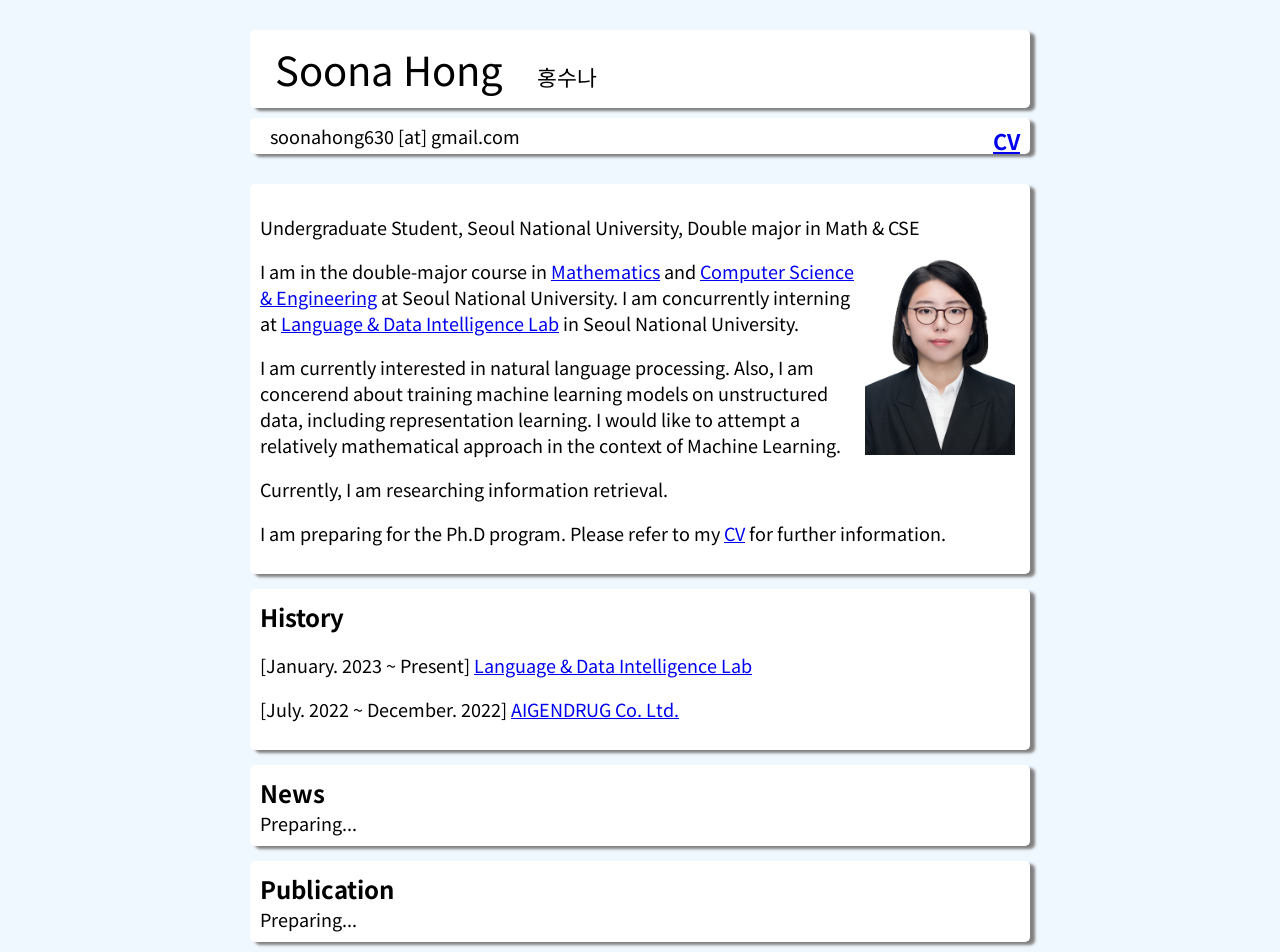
==== index.html @ d46c1b6c "Change CV pdf" ====
<!DOCTYPE html>
<html lang="en">
<head>
    <meta charset="UTF-8">
    <title>Soona Hong</title>
    <link href="style.css" rel="stylesheet" type="text/css" />
    <link rel="preconnect" href="https://fonts.googleapis.com">
    <link rel="preconnect" href="https://fonts.gstatic.com" crossorigin>
    <link href="https://fonts.googleapis.com/css2?family=Noto+Sans+KR&display=swap" rel="stylesheet"> 
</head>
<body>
    <div id="mainBody">
        <div id="Name">
            <span id="engName">Soona Hong</span>
            <span id="korName"">홍수나</span>
        </div>
        <div id="email">soonahong630 [at] gmail.com <a href="cv.pdf" id="cvButton" download>CV</a></div>
        
        <div id="description">
            <div id="summery">
                Undergraduate Student, Seoul National University, Double major in Math & CSE
            </div>
            <img src="profile_image.jpg" id="profileImage" />
            <p>
                I am in the double-major course in <a href="http://www.math.snu.ac.kr">Mathematics</a> 
                and <a href="https://cse.snu.ac.kr">Computer Science & Engineering</a> at Seoul National University. 
                I am concurrently interning at 
                <a href="https://seungwonh.github.io/ldi.html">Language & Data Intelligence Lab</a> in Seoul National University.
            </p>
            <p>
                I am currently interested in natural language processing.
                Also, I am concerend about training machine learning models on unstructured data, including representation learning. 
                I would like to attempt a relatively mathematical approach in the context of Machine Learning.
            </p>
            <p>
                Currently, I am researching information retrieval. 
            </p>

            <p>
                I am preparing for the Ph.D program. Please refer to my <a href="cv.pdf" download>CV</a> for further information. 
            </p>
        </div>
        <div class="container" id="historyContainer">
            <div class="headText" id="historyText">History</div>
            <p>
                [January. 2023 ~ Present] <a href="https://seungwonh.github.io/ldi.html">Language & Data Intelligence Lab</a>

            </p>
            <p>
                [July. 2022 ~ December. 2022] <a href="https://www.aigendrug.com/">AIGENDRUG Co. Ltd.</a>
            </p>
        </div>
        <div class="container" id="newsContainer">
            <div class="headText" id="newsText">News</div>
            Preparing...
        </div>
        <div class="container" id="publicationContainer">
            <div class="headText" id="publicationText">Publication</div>
            Preparing...
        </div>
    </div>
</body>
</html>
---- style.css ----
#mainBody {
    width:100%;
    padding: 10px;
    box-sizing: border-box;
    font-size: large;
    font-family: 'Noto Sans KR', sans-serif;
}
@media screen and (min-width: 800px) {
    #mainBody {
        width: 800px;
    }
}

body {
    display: flex;
    flex-direction: column;
    align-items: center;
    margin: 0px;
    padding: 0px;
    border: 0px;
    background-color: aliceblue;
}

#korName {
    font-size: larger;
}

#engName {
    font-size: 40px;
}

#Name>span {
    margin: 15px;
}

#Name {
    margin-top: 20px;
    background-color: white;
    border-radius: 5px;
    box-shadow: 5px 3px 3px gray;
    border-bottom: 30px;
    box-sizing: border-box;
    padding: 10px;
}

#description {
    background-color: white;
    border-radius: 5px;
    box-shadow: 5px 3px 3px gray;
    border-bottom: 30px;
    box-sizing: border-box;
    padding: 10px;
    margin-top: 30px;
}

#summery {
    margin-top: 20px;
}

#email {
    background-color: white;
    border-radius: 5px;
    padding: 5px;
    padding-left: 20px;
    margin-top: 10px;
    box-shadow: 5px 3px 3px gray;
}

#profileImage {
    width:150px;
    float: right;
    margin: 5px;
}

.headText {
    font-size: x-large;
    font-weight: bold;
}

.container {
    margin-top: 15px;
    background-color: white;
    border-radius: 5px;
    box-shadow: 5px 3px 3px gray;
    box-sizing: border-box;
    padding: 10px;
}

#cvButton {
    float: right;
    margin: 2px;
    margin-right: 5px;
    font-size: larger;
    font-weight: bold;
    margin-bottom: 5px;
}
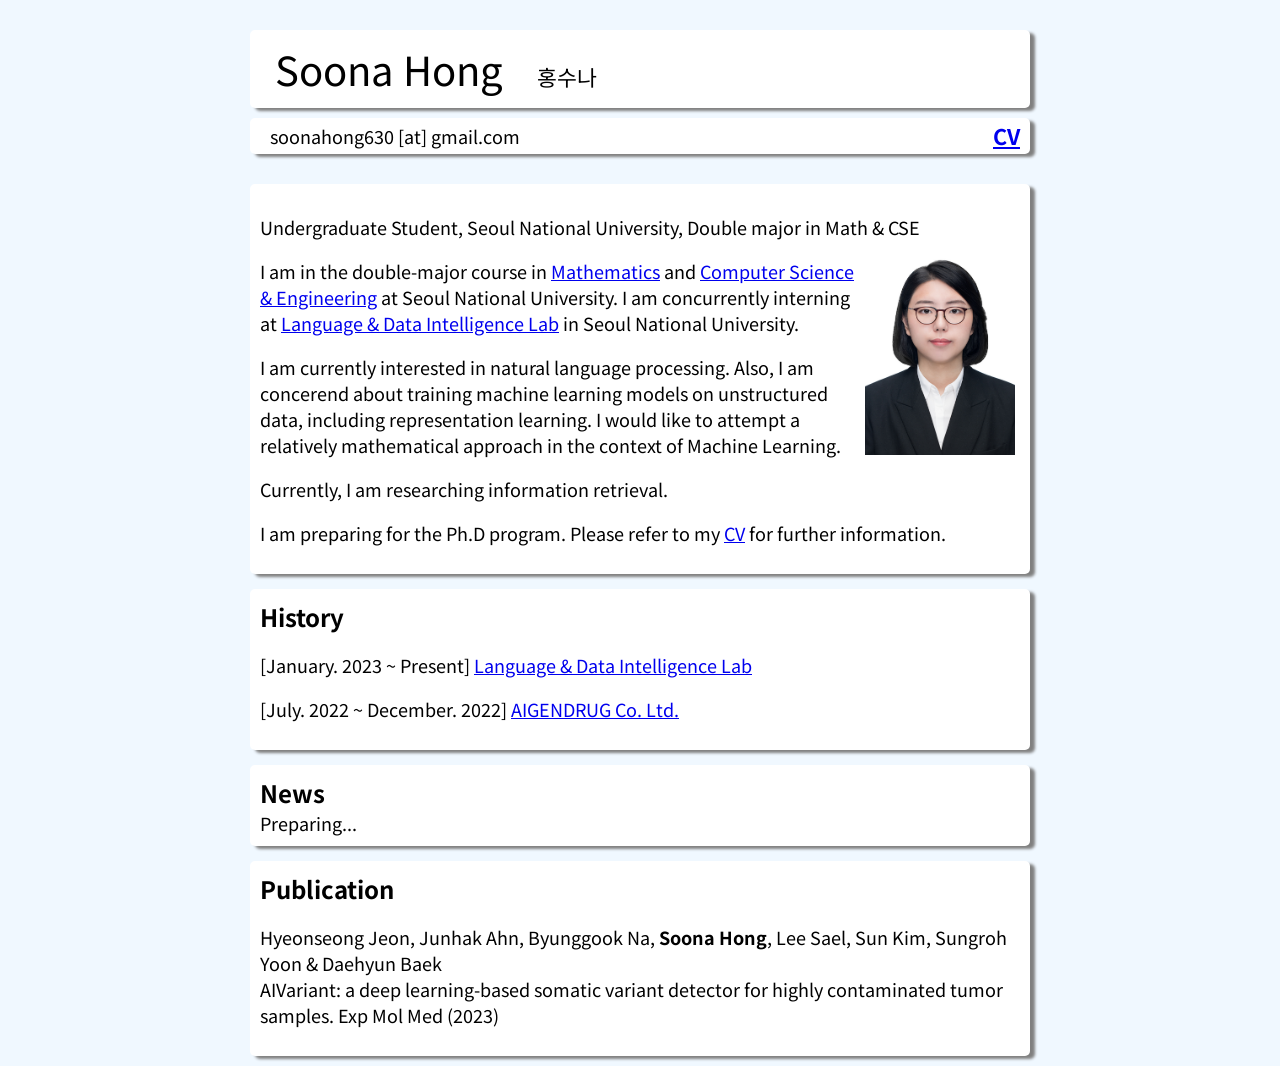
==== commit 54ae7494: "update publication" ====
--- a/index.html
+++ b/index.html
@@ -56,7 +56,10 @@
         </div>
         <div class="container" id="publicationContainer">
             <div class="headText" id="publicationText">Publication</div>
-            Preparing...
+            <p>
+                Hyeonseong Jeon, Junhak Ahn, Byunggook Na, <strong>Soona Hong</strong>, Lee Sael, Sun Kim, Sungroh Yoon & Daehyun Baek </br>
+                AIVariant: a deep learning-based somatic variant detector for highly contaminated tumor samples. Exp Mol Med (2023)
+            </p>
         </div>
     </div>
 </body>
--- a/style.css
+++ b/style.css
@@ -92,5 +92,6 @@
     margin-right: 5px;
     font-size: larger;
     font-weight: bold;
-    margin-bottom: 5px;
+    margin-bottom: 10px;
+    margin-top: -3px;
 }
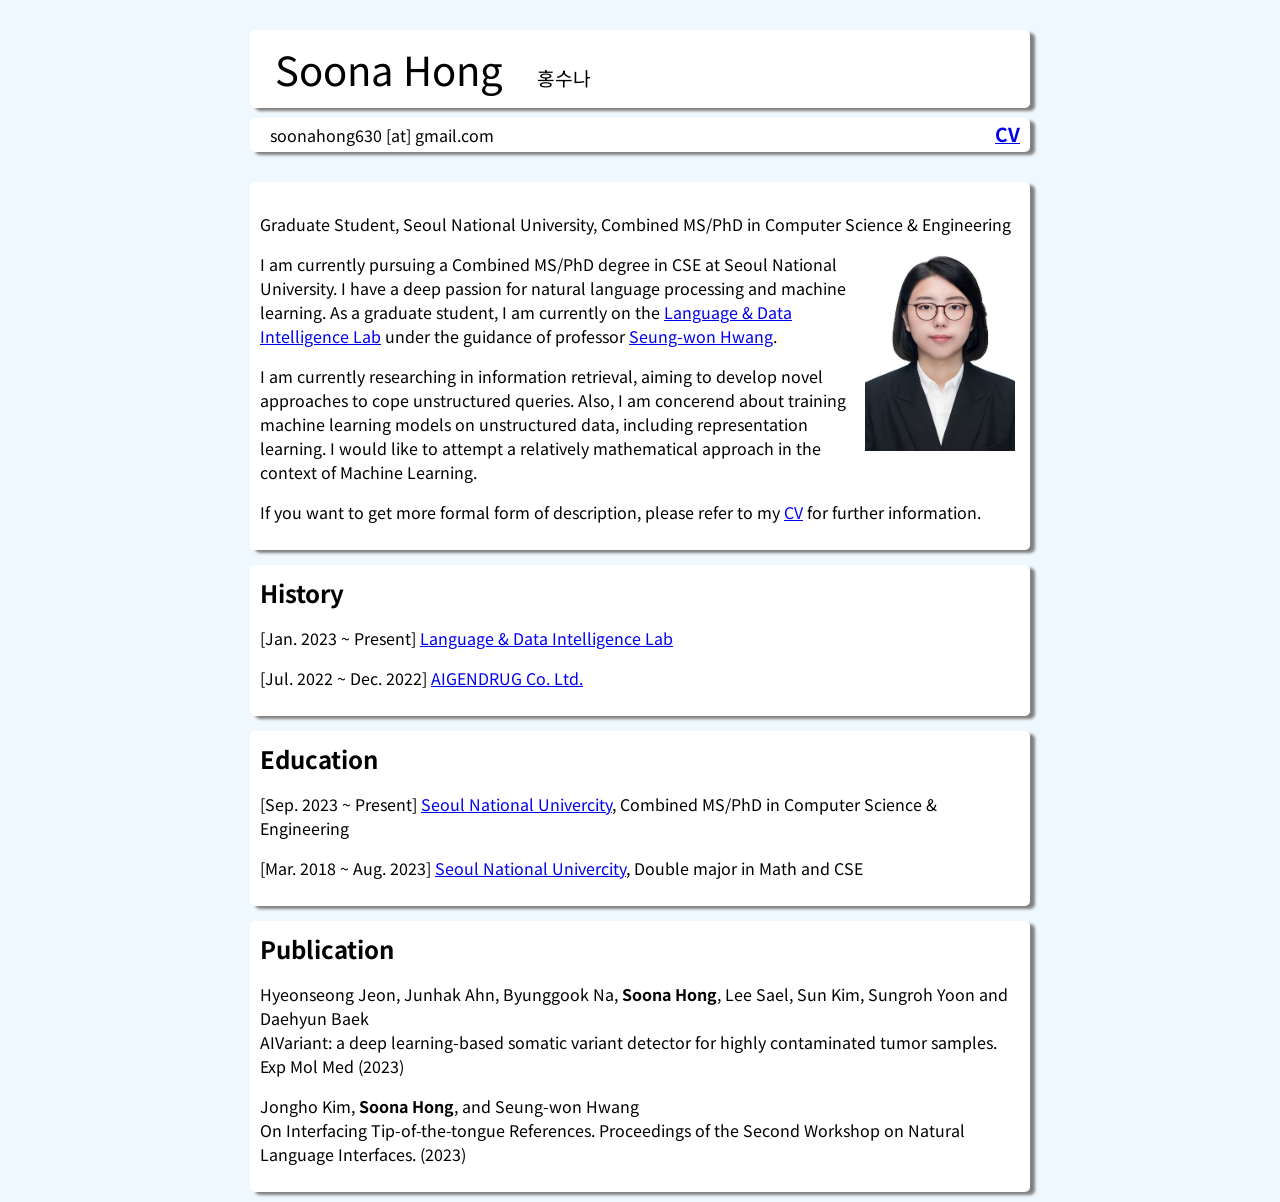
==== commit dc4f0354: "change introduction" ====
--- a/index.html
+++ b/index.html
@@ -14,51 +14,55 @@
             <span id="engName">Soona Hong</span>
             <span id="korName"">홍수나</span>
         </div>
-        <div id="email">soonahong630 [at] gmail.com <a href="cv.pdf" id="cvButton" download>CV</a></div>
+        <div id="email">soonahong630 [at] gmail.com <a href="cv.pdf" id="cvButton" download>CV</a> </div>
         
         <div id="description">
             <div id="summery">
-                Undergraduate Student, Seoul National University, Double major in Math & CSE
+                Graduate Student, Seoul National University, Combined MS/PhD in Computer Science & Engineering
             </div>
             <img src="profile_image.jpg" id="profileImage" />
             <p>
-                I am in the double-major course in <a href="http://www.math.snu.ac.kr">Mathematics</a> 
-                and <a href="https://cse.snu.ac.kr">Computer Science & Engineering</a> at Seoul National University. 
-                I am concurrently interning at 
-                <a href="https://seungwonh.github.io/ldi.html">Language & Data Intelligence Lab</a> in Seoul National University.
+                I am currently pursuing a Combined MS/PhD degree in CSE at Seoul National University. 
+                I have a deep passion for natural language processing and machine learning.
+                As a graduate student, I am currently on the <a href="https://seungwonh.github.io/ldi.html">Language & Data Intelligence Lab</a> under the guidance of professor <a href="https://seungwonh.github.io/">Seung-won Hwang</a>.
             </p>
             <p>
-                I am currently interested in natural language processing.
+                I am currently researching in information retrieval, aiming to develop novel approaches to cope unstructured queries.
                 Also, I am concerend about training machine learning models on unstructured data, including representation learning. 
                 I would like to attempt a relatively mathematical approach in the context of Machine Learning.
             </p>
             <p>
-                Currently, I am researching information retrieval. 
-            </p>
-
-            <p>
-                I am preparing for the Ph.D program. Please refer to my <a href="cv.pdf" download>CV</a> for further information. 
+                If you want to get more formal form of description, please refer to my <a href="cv.pdf" download>CV</a> for further information. 
             </p>
         </div>
         <div class="container" id="historyContainer">
             <div class="headText" id="historyText">History</div>
             <p>
-                [January. 2023 ~ Present] <a href="https://seungwonh.github.io/ldi.html">Language & Data Intelligence Lab</a>
+                [Jan. 2023 ~ Present] <a href="https://seungwonh.github.io/ldi.html">Language & Data Intelligence Lab</a>
 
             </p>
             <p>
-                [July. 2022 ~ December. 2022] <a href="https://www.aigendrug.com/">AIGENDRUG Co. Ltd.</a>
+                [Jul. 2022 ~ Dec. 2022] <a href="https://www.aigendrug.com/">AIGENDRUG Co. Ltd.</a>
             </p>
         </div>
-        <div class="container" id="newsContainer">
-            <div class="headText" id="newsText">News</div>
-            Preparing...
+        <div class="container" id="educationContainer">
+            <div class="headText" id="educationText">Education</div>
+            <p>
+                [Sep. 2023 ~ Present] <a href="https://www.snu.ac.kr/">Seoul National Univercity</a>, Combined MS/PhD in Computer Science & Engineering
+            </p>
+            <p>
+                [Mar. 2018 ~ Aug. 2023] <a href="https://www.snu.ac.kr/">Seoul National Univercity</a>, Double major in Math and CSE
+            </p>
         </div>
         <div class="container" id="publicationContainer">
             <div class="headText" id="publicationText">Publication</div>
             <p>
-                Hyeonseong Jeon, Junhak Ahn, Byunggook Na, <strong>Soona Hong</strong>, Lee Sael, Sun Kim, Sungroh Yoon & Daehyun Baek </br>
+                Hyeonseong Jeon, Junhak Ahn, Byunggook Na, <strong>Soona Hong</strong>, Lee Sael, Sun Kim, Sungroh Yoon and Daehyun Baek </br>
                 AIVariant: a deep learning-based somatic variant detector for highly contaminated tumor samples. Exp Mol Med (2023)
+            </p>
+            <p>
+                Jongho Kim, <strong>Soona Hong</strong>, and Seung-won Hwang </br>
+                On Interfacing Tip-of-the-tongue References. Proceedings of the Second Workshop on Natural Language Interfaces. (2023)
             </p>
         </div>
     </div>
--- a/style.css
+++ b/style.css
@@ -2,7 +2,7 @@
     width:100%;
     padding: 10px;
     box-sizing: border-box;
-    font-size: large;
+    font-size: medium;
     font-family: 'Noto Sans KR', sans-serif;
 }
 @media screen and (min-width: 800px) {
@@ -95,3 +95,7 @@
     margin-bottom: 10px;
     margin-top: -3px;
 }
+
+p {
+
+}
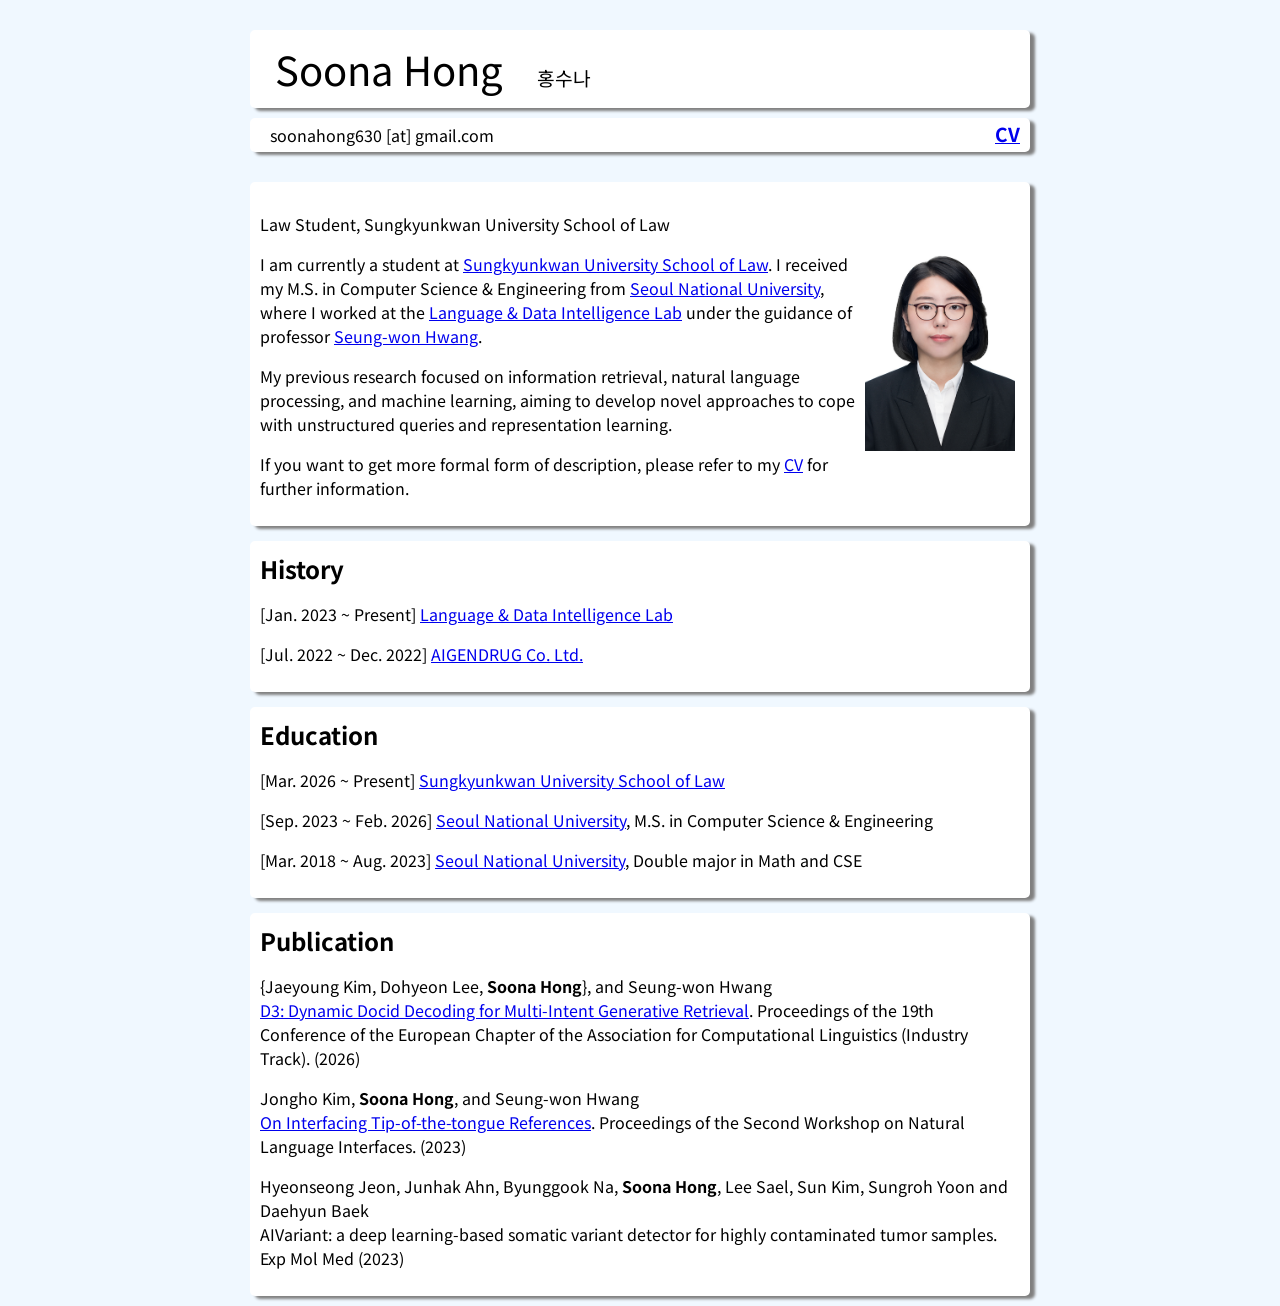
==== commit 212c548d: "Update profile: SKKU Law School, new publications, CV source - Update index.html with SKKU Law Schoo" ====
--- a/index.html
+++ b/index.html
@@ -12,27 +12,25 @@
     <div id="mainBody">
         <div id="Name">
             <span id="engName">Soona Hong</span>
-            <span id="korName"">홍수나</span>
+            <span id="korName">홍수나</span>
         </div>
         <div id="email">soonahong630 [at] gmail.com <a href="cv.pdf" id="cvButton" download>CV</a> </div>
         
         <div id="description">
             <div id="summery">
-                Graduate Student, Seoul National University, Combined MS/PhD in Computer Science & Engineering
+                Law Student, Sungkyunkwan University School of Law
             </div>
             <img src="profile_image.jpg" id="profileImage" />
             <p>
-                I am currently pursuing a Combined MS/PhD degree in CSE at Seoul National University. 
-                I have a deep passion for natural language processing and machine learning.
-                As a graduate student, I am currently on the <a href="https://seungwonh.github.io/ldi.html">Language & Data Intelligence Lab</a> under the guidance of professor <a href="https://seungwonh.github.io/">Seung-won Hwang</a>.
+                I am currently a student at <a href="https://law.skku.edu/">Sungkyunkwan University School of Law</a>.
+                I received my M.S. in Computer Science & Engineering from <a href="https://www.snu.ac.kr/">Seoul National University</a>, where I worked at the <a href="https://seungwonh.github.io/ldi.html">Language & Data Intelligence Lab</a> under the guidance of professor <a href="https://seungwonh.github.io/">Seung-won Hwang</a>.
             </p>
             <p>
-                I am currently researching in information retrieval, aiming to develop novel approaches to cope unstructured queries.
-                Also, I am concerend about training machine learning models on unstructured data, including representation learning. 
-                I would like to attempt a relatively mathematical approach in the context of Machine Learning.
+                My previous research focused on information retrieval, natural language processing, and machine learning,
+                aiming to develop novel approaches to cope with unstructured queries and representation learning.
             </p>
             <p>
-                If you want to get more formal form of description, please refer to my <a href="cv.pdf" download>CV</a> for further information. 
+                If you want to get more formal form of description, please refer to my <a href="cv.pdf" download>CV</a> for further information.
             </p>
         </div>
         <div class="container" id="historyContainer">
@@ -48,21 +46,28 @@
         <div class="container" id="educationContainer">
             <div class="headText" id="educationText">Education</div>
             <p>
-                [Sep. 2023 ~ Present] <a href="https://www.snu.ac.kr/">Seoul National Univercity</a>, Combined MS/PhD in Computer Science & Engineering
+                [Mar. 2026 ~ Present] <a href="https://sls.skku.edu/">Sungkyunkwan University School of Law</a>
             </p>
             <p>
-                [Mar. 2018 ~ Aug. 2023] <a href="https://www.snu.ac.kr/">Seoul National Univercity</a>, Double major in Math and CSE
+                [Sep. 2023 ~ Feb. 2026] <a href="https://www.snu.ac.kr/">Seoul National University</a>, M.S. in Computer Science & Engineering
+            </p>
+            <p>
+                [Mar. 2018 ~ Aug. 2023] <a href="https://www.snu.ac.kr/">Seoul National University</a>, Double major in Math and CSE
             </p>
         </div>
         <div class="container" id="publicationContainer">
             <div class="headText" id="publicationText">Publication</div>
             <p>
-                Hyeonseong Jeon, Junhak Ahn, Byunggook Na, <strong>Soona Hong</strong>, Lee Sael, Sun Kim, Sungroh Yoon and Daehyun Baek </br>
-                AIVariant: a deep learning-based somatic variant detector for highly contaminated tumor samples. Exp Mol Med (2023)
+                {Jaeyoung Kim, Dohyeon Lee, <strong>Soona Hong</strong>}, and Seung-won Hwang </br>
+                <a href="https://aclanthology.org/2026.eacl-industry.58/">D3: Dynamic Docid Decoding for Multi-Intent Generative Retrieval</a>. Proceedings of the 19th Conference of the European Chapter of the Association for Computational Linguistics (Industry Track). (2026)
             </p>
             <p>
                 Jongho Kim, <strong>Soona Hong</strong>, and Seung-won Hwang </br>
-                On Interfacing Tip-of-the-tongue References. Proceedings of the Second Workshop on Natural Language Interfaces. (2023)
+                <a href="https://aclanthology.org/2023.nlint-1.3/">On Interfacing Tip-of-the-tongue References</a>. Proceedings of the Second Workshop on Natural Language Interfaces. (2023)
+            </p>
+            <p>
+                Hyeonseong Jeon, Junhak Ahn, Byunggook Na, <strong>Soona Hong</strong>, Lee Sael, Sun Kim, Sungroh Yoon and Daehyun Baek </br>
+                AIVariant: a deep learning-based somatic variant detector for highly contaminated tumor samples. Exp Mol Med (2023)
             </p>
         </div>
     </div>
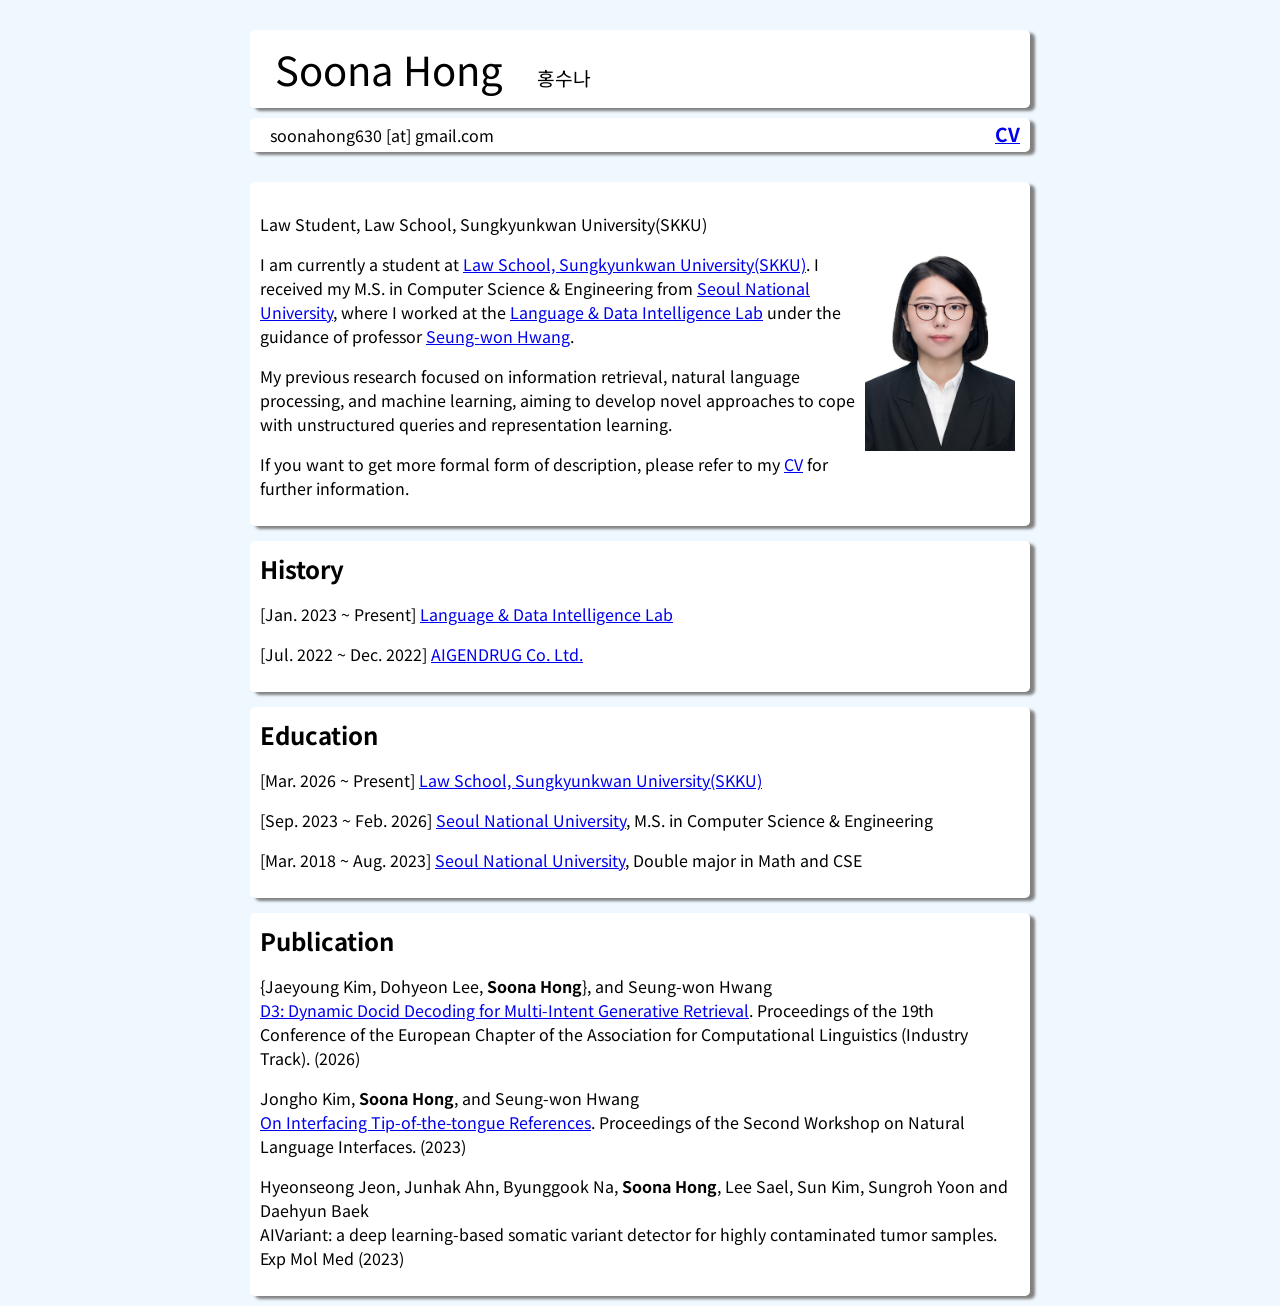
==== commit 5fc37897: "Rename to Law School, Sungkyunkwan University(SKKU) Co-Authored-By: Claude Opus 4.6 <noreply@anthrop" ====
--- a/index.html
+++ b/index.html
@@ -18,11 +18,11 @@
         
         <div id="description">
             <div id="summery">
-                Law Student, Sungkyunkwan University School of Law
+                Law Student, Law School, Sungkyunkwan University(SKKU)
             </div>
             <img src="profile_image.jpg" id="profileImage" />
             <p>
-                I am currently a student at <a href="https://law.skku.edu/">Sungkyunkwan University School of Law</a>.
+                I am currently a student at <a href="https://law.skku.edu/">Law School, Sungkyunkwan University(SKKU)</a>.
                 I received my M.S. in Computer Science & Engineering from <a href="https://www.snu.ac.kr/">Seoul National University</a>, where I worked at the <a href="https://seungwonh.github.io/ldi.html">Language & Data Intelligence Lab</a> under the guidance of professor <a href="https://seungwonh.github.io/">Seung-won Hwang</a>.
             </p>
             <p>
@@ -46,7 +46,7 @@
         <div class="container" id="educationContainer">
             <div class="headText" id="educationText">Education</div>
             <p>
-                [Mar. 2026 ~ Present] <a href="https://sls.skku.edu/">Sungkyunkwan University School of Law</a>
+                [Mar. 2026 ~ Present] <a href="https://sls.skku.edu/">Law School, Sungkyunkwan University(SKKU)</a>
             </p>
             <p>
                 [Sep. 2023 ~ Feb. 2026] <a href="https://www.snu.ac.kr/">Seoul National University</a>, M.S. in Computer Science & Engineering
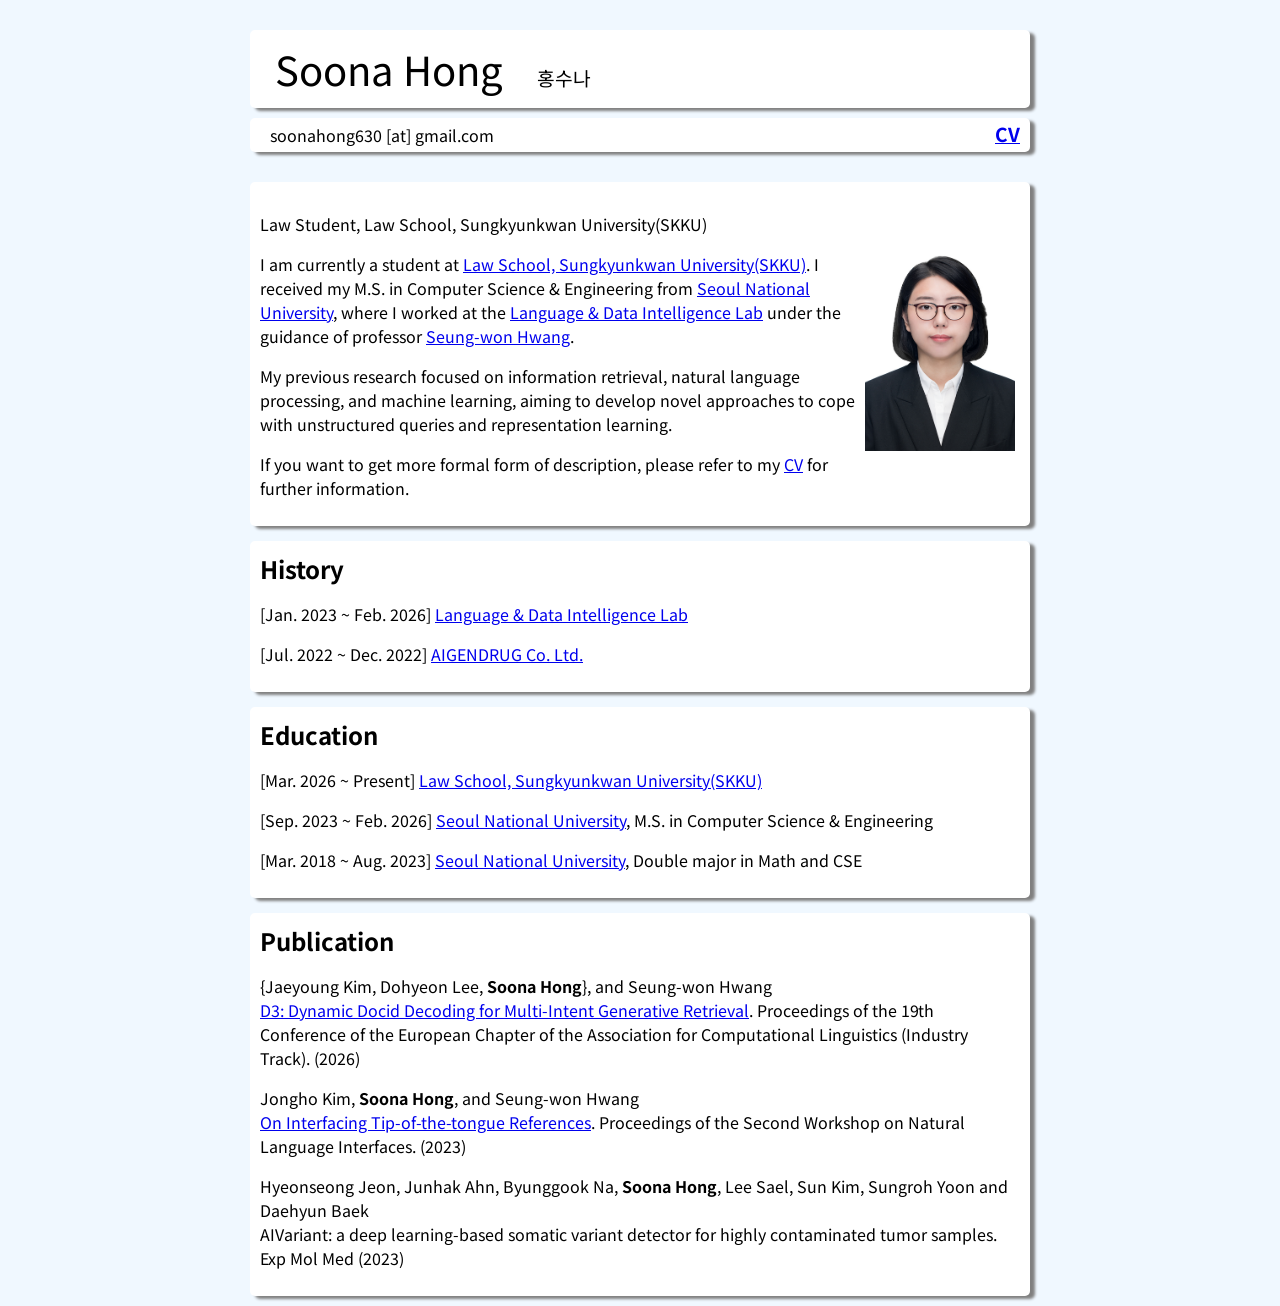
==== commit 3b2656f7: "Fix LDI Lab history date: Present → Feb. 2026" ====
--- a/index.html
+++ b/index.html
@@ -36,7 +36,7 @@
         <div class="container" id="historyContainer">
             <div class="headText" id="historyText">History</div>
             <p>
-                [Jan. 2023 ~ Present] <a href="https://seungwonh.github.io/ldi.html">Language & Data Intelligence Lab</a>
+                [Jan. 2023 ~ Feb. 2026] <a href="https://seungwonh.github.io/ldi.html">Language & Data Intelligence Lab</a>
 
             </p>
             <p>
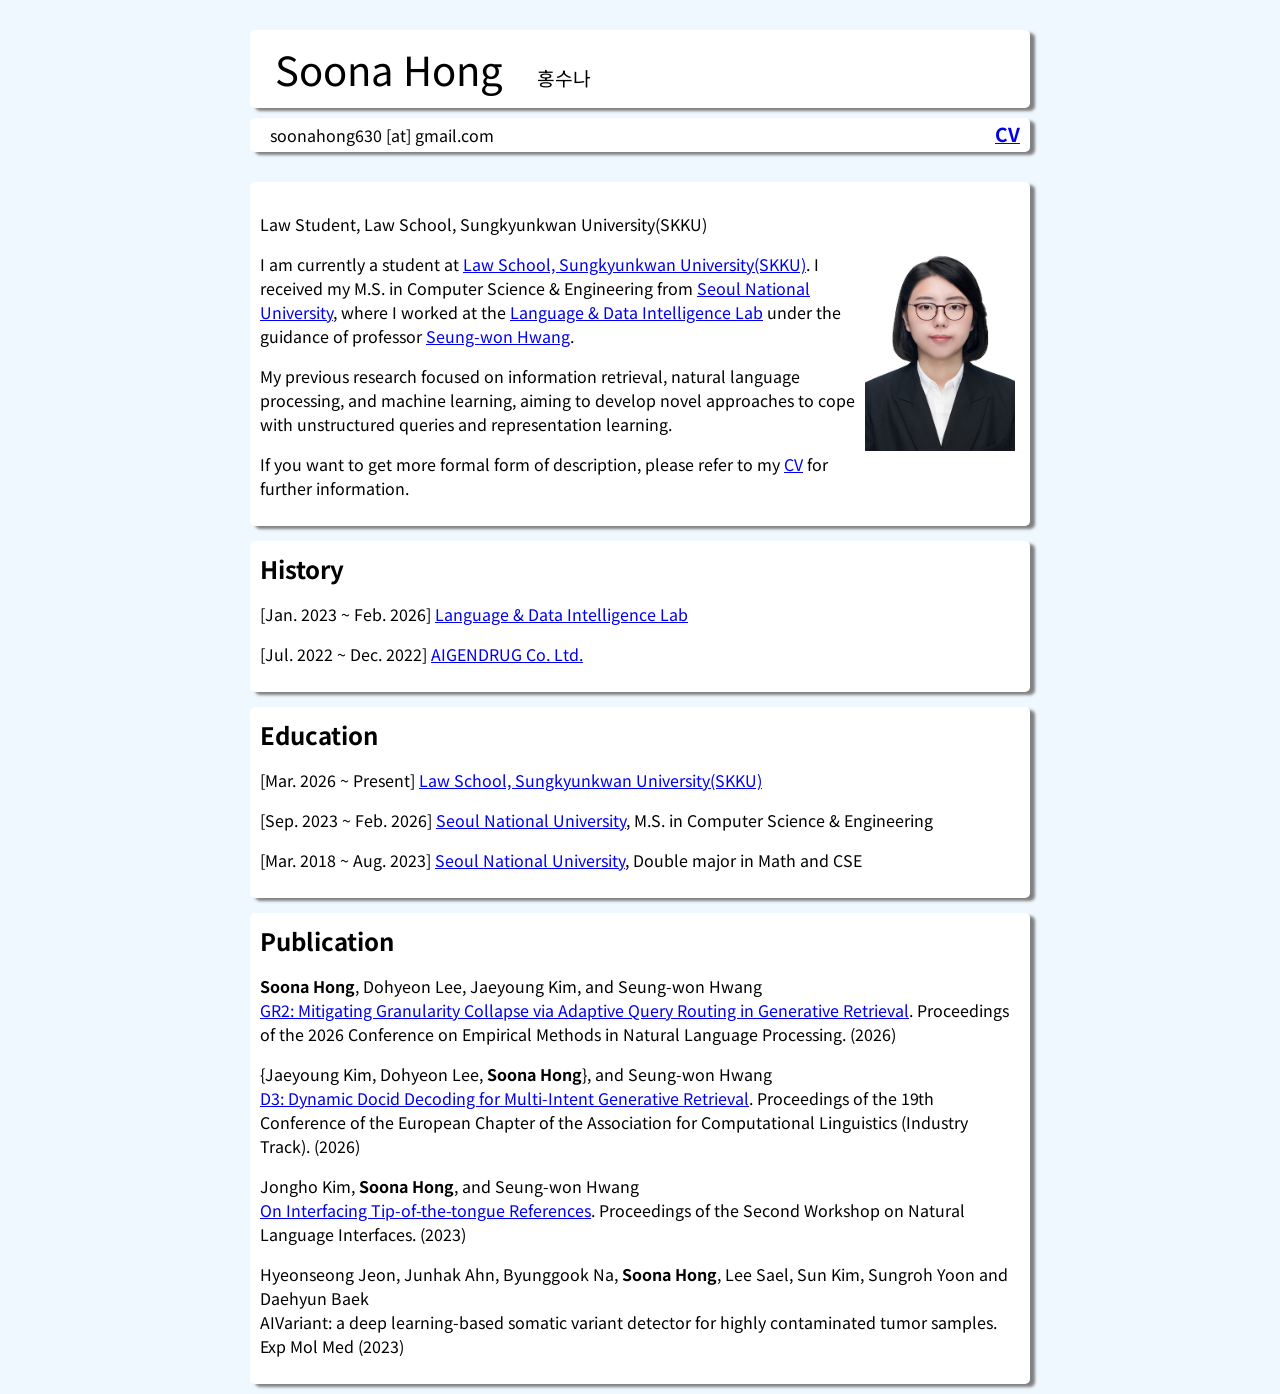
==== commit ef9b6ff3: "update emnlp" ====
--- a/index.html
+++ b/index.html
@@ -58,6 +58,10 @@
         <div class="container" id="publicationContainer">
             <div class="headText" id="publicationText">Publication</div>
             <p>
+                <strong>Soona Hong</strong>, Dohyeon Lee, Jaeyoung Kim, and Seung-won Hwang </br>
+                <a href="https://aclanthology.org/2026.emnlp-main.1928/">GR2: Mitigating Granularity Collapse via Adaptive Query Routing in Generative Retrieval</a>. Proceedings of the 2026 Conference on Empirical Methods in Natural Language Processing. (2026)
+            </p>
+            <p>
                 {Jaeyoung Kim, Dohyeon Lee, <strong>Soona Hong</strong>}, and Seung-won Hwang </br>
                 <a href="https://aclanthology.org/2026.eacl-industry.58/">D3: Dynamic Docid Decoding for Multi-Intent Generative Retrieval</a>. Proceedings of the 19th Conference of the European Chapter of the Association for Computational Linguistics (Industry Track). (2026)
             </p>
